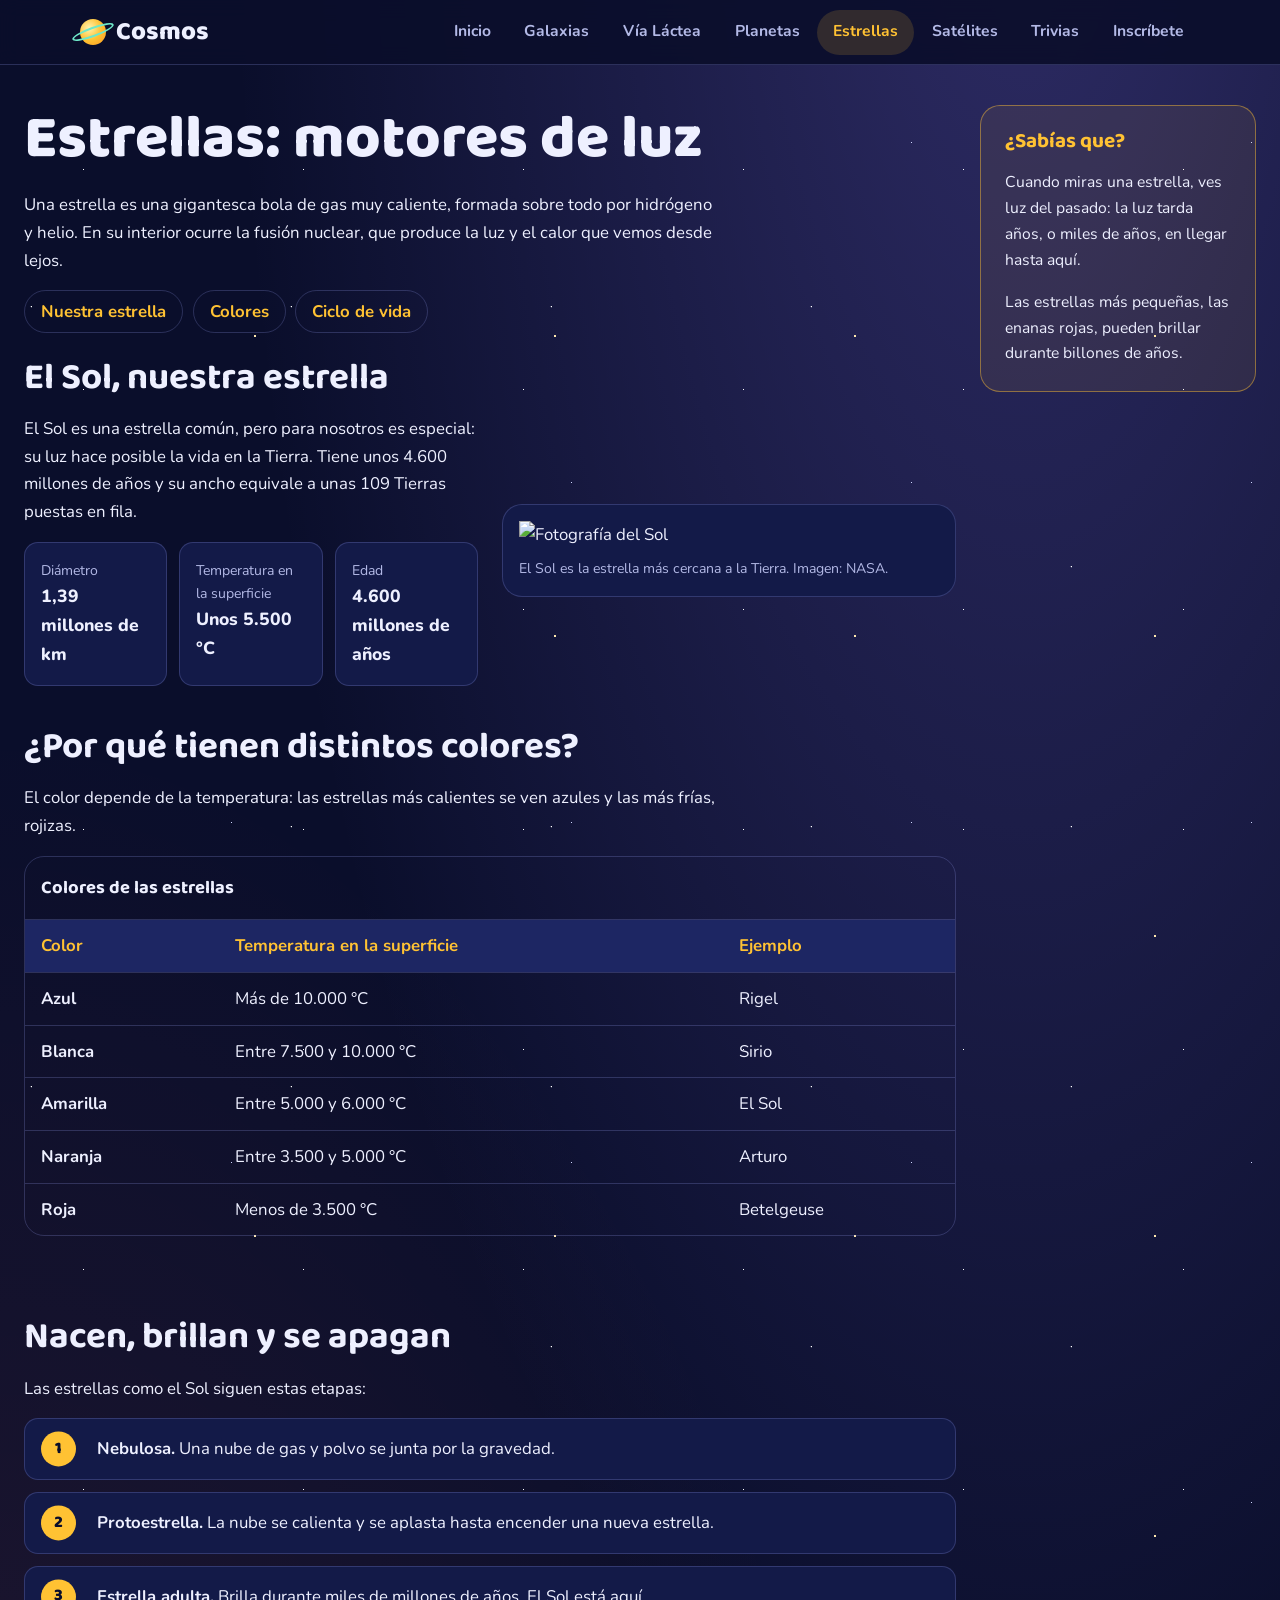
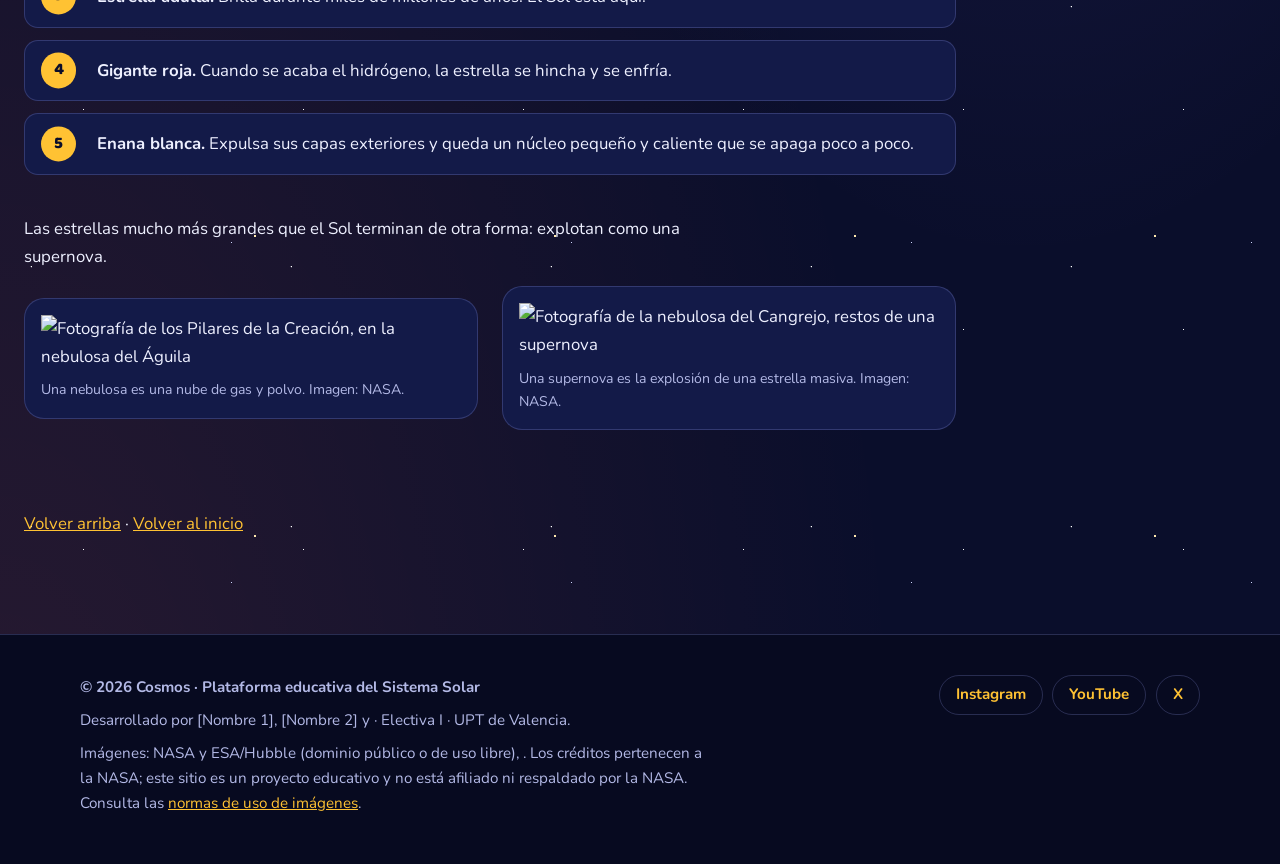
==== estrellas.html @ 3a9d3b3f "Add files via upload" ====
<!DOCTYPE html>
<html lang="es">
<head>
  <meta charset="UTF-8">
  <meta name="viewport" content="width=device-width, initial-scale=1.0">
  <meta name="description" content="Qué son las estrellas, por qué tienen distintos colores y cómo es su ciclo de vida, empezando por el Sol.">
  <title>Las estrellas | Cosmos</title>
  <link rel="icon" href="data:image/svg+xml,%3Csvg xmlns='http://www.w3.org/2000/svg' viewBox='0 0 100 100'%3E%3Ctext y='.9em' font-size='90'%3E🪐%3C/text%3E%3C/svg%3E">

  <!-- Fuentes de Google Fonts -->
  <link rel="preconnect" href="https://fonts.googleapis.com">
  <link rel="preconnect" href="https://fonts.gstatic.com" crossorigin>
  <link href="https://fonts.googleapis.com/css2?family=Baloo+2:wght@500;700;800&family=Nunito:wght@400;600;700;800&display=swap" rel="stylesheet">

  <!-- Estilos propios -->
  <link rel="stylesheet" href="css/style.css">
</head>
<body>
  <a class="saltar" href="#contenido">Saltar al contenido</a>

  <div class="pagina con-lateral">
    <header class="encabezado">
      <nav class="barra-nav" aria-label="Navegación principal">
        <a class="marca" href="index.html"><span class="marca-icono" aria-hidden="true"></span>Cosmos</a>
        <button class="menu-boton" id="menu-boton" type="button" aria-expanded="false" aria-controls="menu-principal">Menú</button>
        <ul class="menu" id="menu-principal">
          <li><a href="index.html">Inicio</a></li>
          <li><a href="galaxia.html">Galaxias</a></li>
          <li><a href="vialactea.html">Vía Láctea</a></li>
          <li><a href="planetas.html">Planetas</a></li>
          <li><a href="estrellas.html" aria-current="page">Estrellas</a></li>
          <li><a href="satelites.html">Satélites</a></li>
          <li><a href="trivias.html">Trivias</a></li>
          <li><a href="inscribete.html">Inscríbete</a></li>
        </ul>
      </nav>
    </header>

    <main id="contenido">
      <div class="contenedor seccion" id="inicio">
        <h1>Estrellas: motores de luz</h1>
        <p>Una estrella es una gigantesca bola de gas muy caliente, formada sobre todo por hidrógeno y helio. En su interior ocurre la fusión nuclear, que produce la luz y el calor que vemos desde lejos.</p>

        <ul class="indice" aria-label="Contenido de la página">
          <li><a href="#sol">Nuestra estrella</a></li>
          <li><a href="#colores">Colores</a></li>
          <li><a href="#vida">Ciclo de vida</a></li>
        </ul>

        <section id="sol" aria-labelledby="titulo-sol">
          <h2 id="titulo-sol">El Sol, nuestra estrella</h2>
          <div class="dos-columnas">
            <div>
              <p>El Sol es una estrella común, pero para nosotros es especial: su luz hace posible la vida en la Tierra. Tiene unos 4.600 millones de años y su ancho equivale a unas 109 Tierras puestas en fila.</p>
              <dl class="ficha">
                <div><dt>Diámetro</dt><dd>1,39 millones de km</dd></div>
                <div><dt>Temperatura en la superficie</dt><dd>Unos 5.500 °C</dd></div>
                <div><dt>Edad</dt><dd>4.600 millones de años</dd></div>
              </dl>
            </div>
            <figure class="figura-destacada">
          <img src="https://commons.wikimedia.org/wiki/Special:FilePath/The_Sun_by_the_Atmospheric_Imaging_Assembly_of_NASA%27s_Solar_Dynamics_Observatory_-_20100819.jpg?width=800" alt="Fotografía del Sol" loading="lazy">
          <figcaption>El Sol es la estrella más cercana a la Tierra. Imagen: NASA.</figcaption>
        </figure>
          </div>
        </section>

        <section class="seccion" id="colores" aria-labelledby="titulo-colores">
          <h2 id="titulo-colores">¿Por qué tienen distintos colores?</h2>
          <p>El color depende de la temperatura: las estrellas más calientes se ven azules y las más frías, rojizas.</p>
          <div class="tabla-envoltorio">
            <table>
              <caption>Colores de las estrellas</caption>
              <thead>
                <tr><th scope="col">Color</th><th scope="col">Temperatura en la superficie</th><th scope="col">Ejemplo</th></tr>
              </thead>
              <tbody>
                <tr><th scope="row">Azul</th><td>Más de 10.000 °C</td><td>Rigel</td></tr>
                <tr><th scope="row">Blanca</th><td>Entre 7.500 y 10.000 °C</td><td>Sirio</td></tr>
                <tr><th scope="row">Amarilla</th><td>Entre 5.000 y 6.000 °C</td><td>El Sol</td></tr>
                <tr><th scope="row">Naranja</th><td>Entre 3.500 y 5.000 °C</td><td>Arturo</td></tr>
                <tr><th scope="row">Roja</th><td>Menos de 3.500 °C</td><td>Betelgeuse</td></tr>
              </tbody>
            </table>
          </div>
        </section>

        <section class="seccion" id="vida" aria-labelledby="titulo-vida">
          <h2 id="titulo-vida">Nacen, brillan y se apagan</h2>
          <p>Las estrellas como el Sol siguen estas etapas:</p>
          <ol class="etapas">
            <li><strong>Nebulosa.</strong> Una nube de gas y polvo se junta por la gravedad.</li>
            <li><strong>Protoestrella.</strong> La nube se calienta y se aplasta hasta encender una nueva estrella.</li>
            <li><strong>Estrella adulta.</strong> Brilla durante miles de millones de años. El Sol está aquí.</li>
            <li><strong>Gigante roja.</strong> Cuando se acaba el hidrógeno, la estrella se hincha y se enfría.</li>
            <li><strong>Enana blanca.</strong> Expulsa sus capas exteriores y queda un núcleo pequeño y caliente que se apaga poco a poco.</li>
          </ol>
          <p class="volver">Las estrellas mucho más grandes que el Sol terminan de otra forma: explotan como una supernova.</p>
          <div class="dos-columnas">
            <figure class="figura-destacada">
          <img src="https://commons.wikimedia.org/wiki/Special:FilePath/Eagle_nebula_pillars.jpg?width=800" alt="Fotografía de los Pilares de la Creación, en la nebulosa del Águila" loading="lazy">
          <figcaption>Una nebulosa es una nube de gas y polvo. Imagen: NASA.</figcaption>
        </figure>
            <figure class="figura-destacada">
          <img src="https://commons.wikimedia.org/wiki/Special:FilePath/Crab_Nebula.jpg?width=800" alt="Fotografía de la nebulosa del Cangrejo, restos de una supernova" loading="lazy">
          <figcaption>Una supernova es la explosión de una estrella masiva. Imagen: NASA.</figcaption>
        </figure>
          </div>
        </section>

        <p class="volver"><a href="#inicio">Volver arriba</a> · <a href="index.html">Volver al inicio</a></p>
      </div>
    </main>

    <aside class="lateral" aria-label="Datos curiosos">
      <section class="dato">
        <h2>¿Sabías que?</h2>
        <p>Cuando miras una estrella, ves luz del pasado: la luz tarda años, o miles de años, en llegar hasta aquí.</p>
        <p>Las estrellas más pequeñas, las enanas rojas, pueden brillar durante billones de años.</p>
      </section>
    </aside>

    <footer class="pie" id="pie-pagina"></footer>
  </div>

  <script src="js/pie.js" defer></script>
  <script src="js/comun.js" defer></script>
</body>
</html>
---- css/style.css ----
/* =========================================================
   COSMOS · Plataforma educativa del Sistema Solar
   Hoja de estilos compartida por todas las páginas
   Estrategia: Mobile-First (base = móvil, @media min-width = pantallas mayores)
   ========================================================= */

/* ---------- 1. VARIABLES (Custom Properties) ---------- */
:root {
  /* Paleta galáctica */
  --noche: #0a0e2b;
  --noche-2: #131a48;
  --noche-3: #1d2663;
  --sol: #ffc233;
  --coral: #ff8f7e;
  --menta: #6ee7c8;
  --violeta: #8d7bff;
  --texto: #eef0ff;
  --texto-suave: #b3b9e6;
  --borde: rgba(160, 170, 255, 0.22);

  /* Tipografía */
  --fuente-titulo: "Baloo 2", "Trebuchet MS", sans-serif;
  --fuente-texto: "Nunito", "Segoe UI", sans-serif;

  /* Espaciados */
  --espacio-1: 0.5rem;
  --espacio-2: 1rem;
  --espacio-3: 1.5rem;
  --espacio-4: 2.5rem;
  --espacio-5: 4rem;

  /* Componentes */
  --radio-card: 20px;
  --radio-pill: 999px;
  --sombra: 0 10px 30px rgba(3, 5, 25, 0.45);
  --ancho-max: 1120px;
}

/* ---------- 2. BASE ---------- */
*,
*::before,
*::after {
  box-sizing: border-box;
}

html {
  scroll-behavior: smooth;
  scroll-padding-top: 5rem;
}

body {
  margin: 0;
  min-height: 100vh;
  font-family: var(--fuente-texto);
  font-size: 1.05rem;
  line-height: 1.65;
  color: var(--texto);
  background-color: var(--noche);
  /* Campo de estrellas + resplandores de nebulosa */
  background-image:
    radial-gradient(1.5px 1.5px at 12% 18%, #fff 50%, transparent 51%),
    radial-gradient(1px 1px at 68% 42%, #cfd6ff 50%, transparent 51%),
    radial-gradient(1.5px 1.5px at 85% 12%, #ffe9b0 50%, transparent 51%),
    radial-gradient(1px 1px at 38% 77%, #fff 50%, transparent 51%),
    radial-gradient(ellipse at 80% -10%, rgba(141, 123, 255, 0.28), transparent 55%),
    radial-gradient(ellipse at 0% 100%, rgba(255, 111, 89, 0.12), transparent 50%);
  background-size: 260px 260px, 340px 340px, 300px 300px, 220px 220px, 100% 100%, 100% 100%;
  background-repeat: repeat, repeat, repeat, repeat, no-repeat, no-repeat;
}

h1,
h2,
h3 {
  font-family: var(--fuente-titulo);
  line-height: 1.15;
  margin: 0 0 var(--espacio-2);
}

h1 { font-size: clamp(2.2rem, 6vw, 3.8rem); font-weight: 800; }
h2 { font-size: clamp(1.6rem, 3.5vw, 2.3rem); font-weight: 700; }
h3 { font-size: 1.35rem; font-weight: 700; }

p { margin: 0 0 var(--espacio-2); max-width: 70ch; }

a { color: var(--sol); }
a:hover { color: #fff; }

img { max-width: 100%; display: block; }

:focus-visible {
  outline: 3px solid var(--sol);
  outline-offset: 3px;
}

.sr-only {
  position: absolute;
  width: 1px;
  height: 1px;
  overflow: hidden;
  clip: rect(0 0 0 0);
  white-space: nowrap;
}

.saltar {
  position: absolute;
  left: 1rem;
  top: -4rem;
  background: var(--sol);
  color: var(--noche);
  padding: 0.6rem 1rem;
  border-radius: var(--radio-pill);
  font-weight: 800;
  z-index: 50;
}
.saltar:focus { top: 1rem; }

/* ---------- 3. ESTRUCTURA GENERAL CON CSS GRID (grid-template-areas) ---------- */
.pagina {
  display: grid;
  min-height: 100vh;
  grid-template-columns: minmax(0, 1fr);
  grid-template-rows: auto 1fr auto;
  grid-template-areas:
    "encabezado"
    "principal"
    "pie";
}

.pagina.con-lateral {
  grid-template-rows: auto 1fr auto auto;
  grid-template-areas:
    "encabezado"
    "principal"
    "lateral"
    "pie";
}

.encabezado { grid-area: encabezado; }
.pagina > main { grid-area: principal; }
.lateral { grid-area: lateral; }
.pie { grid-area: pie; }

.contenedor {
  width: min(var(--ancho-max), 100% - 2rem);
  margin-inline: auto;
}

.seccion { padding-block: var(--espacio-4); }

/* ---------- 4. ENCABEZADO Y NAVEGACIÓN (Flexbox) ---------- */
.encabezado {
  position: sticky;
  top: 0;
  z-index: 20;
  background: rgba(10, 14, 43, 0.9);
  backdrop-filter: blur(10px);
  border-bottom: 1px solid var(--borde);
}

.barra-nav {
  position: relative;
  display: flex;
  align-items: center;
  justify-content: space-between;
  width: min(var(--ancho-max), 100% - 2rem);
  margin-inline: auto;
  padding-block: 0.6rem;
}

.marca {
  display: flex;
  align-items: center;
  gap: 0.6rem;
  font-family: var(--fuente-titulo);
  font-weight: 800;
  font-size: 1.6rem;
  color: var(--texto);
  text-decoration: none;
}

.marca-icono {
  position: relative;
  width: 26px;
  height: 26px;
  border-radius: 50%;
  background: radial-gradient(circle at 35% 35%, #fff3b0, var(--sol) 50%, #ff9a1f);
}
.marca-icono::after {
  content: "";
  position: absolute;
  inset: 8px -9px;
  border: 2px solid var(--menta);
  border-radius: 50%;
  transform: rotate(-20deg);
}

.menu-boton {
  display: inline-flex;
  align-items: center;
  gap: 0.5rem;
  padding: 0.5rem 1rem;
  font: inherit;
  font-weight: 700;
  color: var(--texto);
  background: var(--noche-2);
  border: 1px solid var(--borde);
  border-radius: var(--radio-pill);
  cursor: pointer;
}

.menu {
  display: none;
  flex-direction: column;
  gap: 0.25rem;
  position: absolute;
  top: 100%;
  left: 0;
  right: 0;
  margin: 0.4rem 0 0;
  padding: 0.5rem;
  list-style: none;
  background: var(--noche-2);
  border: 1px solid var(--borde);
  border-radius: 16px;
  box-shadow: var(--sombra);
}
.menu.abierto { display: flex; }

.menu a {
  display: block;
  padding: 0.6rem 1rem;
  border-radius: var(--radio-pill);
  color: var(--texto-suave);
  font-weight: 700;
  font-size: 0.98rem;
  text-decoration: none;
  transition: background 0.3s ease, color 0.3s ease;
}
.menu a:hover,
.menu a[aria-current="page"] {
  background: rgba(255, 194, 51, 0.15);
  color: var(--sol);
}

/* ---------- 5. BOTONES ---------- */
.boton {
  display: inline-block;
  padding: 0.7rem 1.4rem;
  font: inherit;
  font-weight: 800;
  text-align: center;
  text-decoration: none;
  border: 2px solid transparent;
  border-radius: var(--radio-pill);
  cursor: pointer;
  transition: transform 0.3s ease, background 0.3s ease, color 0.3s ease, border-color 0.3s ease;
}
.boton:hover { transform: translateY(-2px); }

.boton-primario { background: var(--sol); color: var(--noche); }
.boton-primario:hover { background: #ffd566; color: var(--noche); }

.boton-secundario {
  background: transparent;
  color: var(--texto);
  border-color: var(--borde);
}
.boton-secundario:hover { border-color: var(--sol); color: var(--sol); }

.acciones { display: flex; flex-wrap: wrap; gap: var(--espacio-2); margin-top: var(--espacio-3); }

/* ---------- 6. HÉROE + SISTEMA SOLAR ANIMADO ---------- */
.hero {
  display: grid;
  gap: var(--espacio-4);
  align-items: center;
  padding-block: var(--espacio-4);
}

.hero p { font-size: 1.15rem; color: var(--texto-suave); }

.orrery {
  --u: min(88vw, 440px);
  position: relative;
  width: var(--u);
  height: var(--u);
  margin-inline: auto;
}

.orrery .sol {
  position: absolute;
  top: 50%;
  left: 50%;
  width: calc(var(--u) * 0.13);
  aspect-ratio: 1;
  margin: calc(var(--u) * -0.065) 0 0 calc(var(--u) * -0.065);
  border-radius: 50%;
  background: radial-gradient(circle at 35% 35%, #fff3b0, var(--sol) 45%, #ff9a1f);
  box-shadow: 0 0 calc(var(--u) * 0.08) calc(var(--u) * 0.02) rgba(255, 194, 51, 0.55);
}

.orbita {
  --r: calc(var(--u) * 0.1);
  position: absolute;
  top: 50%;
  left: 50%;
  width: calc(var(--r) * 2);
  height: calc(var(--r) * 2);
  margin: calc(var(--r) * -1) 0 0 calc(var(--r) * -1);
  border: 1px dashed rgba(179, 185, 230, 0.25);
  border-radius: 50%;
  animation: orbitar var(--t, 10s) linear infinite;
}
.orbita::after {
  content: "";
  position: absolute;
  top: calc(var(--d) * -0.5);
  left: 50%;
  width: var(--d);
  height: var(--d);
  margin-left: calc(var(--d) * -0.5);
  border-radius: 50%;
  background: var(--c);
  box-shadow: 0 0 8px var(--c);
}
.orrery:hover .orbita { animation-play-state: paused; }

@keyframes orbitar {
  to { transform: rotate(360deg); }
}

/* ---------- 7. TARJETAS DE SECCIONES (Grid + Flexbox) ---------- */
.rejilla-tarjetas {
  display: grid;
  grid-template-columns: repeat(auto-fit, minmax(240px, 1fr));
  gap: var(--espacio-3);
}

.tarjeta {
  display: flex;
  flex-direction: column;
  gap: var(--espacio-1);
  padding: var(--espacio-3);
  background: var(--noche-2);
  border: 1px solid var(--borde);
  border-radius: var(--radio-card);
  transition: transform 0.3s ease, border-color 0.3s ease, box-shadow 0.3s ease;
}
.tarjeta:hover {
  transform: translateY(-5px);
  border-color: var(--sol);
  box-shadow: var(--sombra);
}
.tarjeta h3 { margin-bottom: 0.25rem; }
.tarjeta p { color: var(--texto-suave); margin-bottom: var(--espacio-1); }
.tarjeta .boton { margin-top: auto; align-self: flex-start; }

.tarjeta-imagen {
  height: 150px;
  margin-bottom: var(--espacio-1);
  display: grid;
  place-items: center;
  border-radius: 14px;
  background: radial-gradient(circle at 50% 40%, var(--noche-3), var(--noche));
  overflow: hidden;
}
.tarjeta-imagen img { width: 100%; height: 100%; object-fit: contain; }

.banda {
  display: flex;
  flex-direction: column;
  gap: var(--espacio-3);
  padding: var(--espacio-4) var(--espacio-3);
  background: linear-gradient(135deg, var(--noche-3), var(--noche-2));
  border: 1px solid var(--borde);
  border-radius: 28px;
}
.banda p { color: var(--texto-suave); }

/* ---------- 8. FIGURAS, VIDEO Y CRÉDITOS ---------- */
figure { margin: 0; }
figcaption {
  margin-top: 0.5rem;
  font-size: 0.88rem;
  color: var(--texto-suave);
}

.figura-destacada {
  padding: var(--espacio-2);
  background: var(--noche-2);
  border: 1px solid var(--borde);
  border-radius: var(--radio-card);
}
.figura-destacada img {
  width: 100%;
  max-height: 340px;
  object-fit: contain;
}

.video-contenedor {
  padding: var(--espacio-2);
  background: var(--noche-2);
  border: 1px solid var(--borde);
  border-radius: var(--radio-card);
}
.video-contenedor video {
  width: 100%;
  border-radius: 12px;
  background: #000;
  aspect-ratio: 16 / 9;
}

.dos-columnas {
  display: grid;
  gap: var(--espacio-3);
  align-items: center;
}

/* ---------- 9. LATERAL (aside) ---------- */
.lateral {
  width: min(var(--ancho-max), 100% - 2rem);
  margin: 0 auto var(--espacio-4);
}

.dato {
  padding: var(--espacio-3);
  background: rgba(255, 194, 51, 0.08);
  border: 1px solid rgba(255, 194, 51, 0.45);
  border-radius: var(--radio-card);
}
.dato h2 { font-size: 1.3rem; color: var(--sol); }
.dato p { margin-bottom: var(--espacio-2); font-size: 0.98rem; }
.dato p:last-child { margin-bottom: 0; }

/* ---------- 10. LISTAS DE FICHA, TABLAS Y ETAPAS ---------- */
.ficha {
  display: grid;
  gap: 0.75rem;
  margin: 0;
}
.ficha div {
  padding: var(--espacio-2);
  background: var(--noche-2);
  border: 1px solid var(--borde);
  border-radius: 14px;
}
.ficha dt { font-size: 0.88rem; color: var(--texto-suave); }
.ficha dd { margin: 0; font-weight: 800; font-size: 1.1rem; }

.tabla-envoltorio {
  overflow-x: auto;
  border: 1px solid var(--borde);
  border-radius: var(--radio-card);
}
table {
  width: 100%;
  border-collapse: collapse;
  min-width: 520px;
}
caption {
  padding: var(--espacio-2);
  text-align: left;
  font-family: var(--fuente-titulo);
  font-weight: 700;
  font-size: 1.15rem;
}
th,
td {
  padding: 0.75rem 1rem;
  text-align: left;
  border-top: 1px solid var(--borde);
}
thead th {
  background: var(--noche-3);
  color: var(--sol);
}
tbody tr { transition: background 0.3s ease; }
tbody tr:hover { background: rgba(141, 123, 255, 0.12); }

.indice {
  display: flex;
  flex-wrap: wrap;
  gap: 0.6rem;
  margin: 0 0 var(--espacio-3);
  padding: 0;
  list-style: none;
}
.indice a {
  display: inline-block;
  padding: 0.4rem 1rem;
  border: 1px solid var(--borde);
  border-radius: var(--radio-pill);
  text-decoration: none;
  font-weight: 700;
  transition: background 0.3s ease, color 0.3s ease;
}
.indice a:hover { background: var(--sol); color: var(--noche); }

.etapas {
  display: grid;
  gap: 0.75rem;
  margin: 0;
  padding: 0;
  list-style: none;
  counter-reset: etapa;
}
.etapas li {
  position: relative;
  padding: var(--espacio-2) var(--espacio-2) var(--espacio-2) 4rem;
  background: var(--noche-2);
  border: 1px solid var(--borde);
  border-radius: 14px;
  counter-increment: etapa;
}
.etapas li::before {
  content: counter(etapa);
  position: absolute;
  left: 1rem;
  top: 50%;
  translate: 0 -50%;
  display: grid;
  place-items: center;
  width: 2.2rem;
  height: 2.2rem;
  font-family: var(--fuente-titulo);
  font-weight: 800;
  color: var(--noche);
  background: var(--sol);
  border-radius: 50%;
}

.volver { margin-top: var(--espacio-4); }

/* ---------- 11. PLANETAS Y SATÉLITES (generados con JS) ---------- */
.controles {
  display: flex;
  flex-wrap: wrap;
  align-items: center;
  gap: var(--espacio-2);
  margin-bottom: var(--espacio-3);
}
.filtros { display: flex; flex-wrap: wrap; gap: 0.5rem; }

.filtro {
  padding: 0.5rem 1.1rem;
  font: inherit;
  font-weight: 700;
  color: var(--texto);
  background: transparent;
  border: 1px solid var(--borde);
  border-radius: var(--radio-pill);
  cursor: pointer;
  transition: background 0.3s ease, color 0.3s ease, border-color 0.3s ease;
}
.filtro:hover { border-color: var(--sol); }
.filtro[aria-pressed="true"] {
  background: var(--sol);
  color: var(--noche);
  border-color: var(--sol);
}

.selector {
  display: flex;
  align-items: center;
  gap: 0.5rem;
  margin-left: auto;
  font-weight: 700;
}
select,
input[type="text"],
input[type="email"],
input[type="tel"],
textarea {
  width: 100%;
  padding: 0.7rem 0.9rem;
  font: inherit;
  color: var(--texto);
  background: var(--noche);
  border: 2px solid var(--borde);
  border-radius: 12px;
  transition: border-color 0.3s ease, box-shadow 0.3s ease;
}
.selector select { width: auto; }
select:focus,
input:focus,
textarea:focus {
  outline: none;
  border-color: var(--sol);
  box-shadow: 0 0 0 3px rgba(255, 194, 51, 0.25);
}

.contador { color: var(--texto-suave); margin-bottom: var(--espacio-2); }

.rejilla-planetas {
  display: grid;
  grid-template-columns: repeat(auto-fit, minmax(250px, 1fr));
  gap: var(--espacio-3);
}

.planeta-card {
  --color-planeta: var(--violeta);
  display: flex;
  flex-direction: column;
  gap: 0.4rem;
  padding: var(--espacio-3);
  background: var(--noche-2);
  border: 1px solid var(--borde);
  border-top: 5px solid var(--color-planeta);
  border-radius: var(--radio-card);
  transition: transform 0.3s ease, box-shadow 0.3s ease;
}
.planeta-card:hover {
  transform: translateY(-5px);
  box-shadow: 0 12px 34px color-mix(in srgb, var(--color-planeta) 35%, transparent);
}
.planeta-card h3 { margin: 0; }
.planeta-card p { color: var(--texto-suave); margin: 0 0 0.4rem; font-size: 0.98rem; }
.planeta-card .boton { margin-top: auto; align-self: flex-start; }

.etiqueta {
  display: inline-block;
  align-self: flex-start;
  padding: 0.15rem 0.7rem;
  font-size: 0.85rem;
  font-weight: 800;
  color: var(--noche) !important;
  background: var(--color-planeta);
  border-radius: var(--radio-pill);
}

.visual {
  display: grid;
  place-items: center;
  height: 170px;
  margin-bottom: 0.4rem;
  border-radius: 14px;
  background: radial-gradient(circle at 50% 45%, color-mix(in srgb, var(--color-planeta) 30%, var(--noche-3)), var(--noche) 75%);
  overflow: hidden;
}
.visual img { width: 100%; height: 100%; object-fit: contain; padding: 0.4rem; }
.visual .orbe {
  width: 96px;
  aspect-ratio: 1;
  border-radius: 50%;
  background: radial-gradient(circle at 32% 30%, #fff8, var(--color-planeta) 45%, #0008 120%);
  box-shadow: 0 0 30px color-mix(in srgb, var(--color-planeta) 55%, transparent);
}

.luna-card .datos {
  display: flex;
  flex-wrap: wrap;
  gap: 0.4rem 1rem;
  margin: 0 0 0.4rem;
  font-size: 0.92rem;
  color: var(--texto);
}

/* Ventana modal */
.modal {
  width: min(600px, 92vw);
  max-height: 90vh;
  padding: 0;
  overflow: auto;
  color: var(--texto);
  background: var(--noche-2);
  border: 1px solid var(--borde);
  border-radius: 28px;
  box-shadow: var(--sombra);
}
.modal::backdrop {
  background: rgba(5, 7, 25, 0.78);
  backdrop-filter: blur(4px);
}
.modal[open] { animation: aparecer 0.35s ease-out; }

@keyframes aparecer {
  from { opacity: 0; transform: translateY(20px) scale(0.97); }
  to { opacity: 1; transform: translateY(0) scale(1); }
}

.modal-contenido {
  --color-planeta: var(--violeta);
  padding: var(--espacio-3);
  border-top: 6px solid var(--color-planeta);
}
.modal-contenido .visual { height: 200px; }
.modal-contenido h2 { margin-bottom: 0.4rem; }
.modal-contenido .ficha { grid-template-columns: 1fr 1fr; margin-block: var(--espacio-2); }
.modal-contenido .ficha dd { font-size: 1rem; }
.modal-cerrar { display: flex; justify-content: flex-end; margin: 0; }

/* ---------- 12. TRIVIA ---------- */
.trivia {
  max-width: 760px;
  margin-inline: auto;
  padding: var(--espacio-3);
  background: var(--noche-2);
  border: 1px solid var(--borde);
  border-radius: 28px;
}

.progreso {
  height: 10px;
  margin-bottom: var(--espacio-2);
  background: var(--noche);
  border-radius: var(--radio-pill);
  overflow: hidden;
}
.progreso .barra {
  width: 0;
  height: 100%;
  background: linear-gradient(90deg, var(--sol), var(--coral));
  transition: width 0.4s ease;
}

.opciones { display: grid; gap: 0.75rem; margin-block: var(--espacio-2); }

.opcion {
  padding: 0.9rem 1.1rem;
  font: inherit;
  font-weight: 700;
  text-align: left;
  color: var(--texto);
  background: var(--noche);
  border: 2px solid var(--borde);
  border-radius: 14px;
  cursor: pointer;
  transition: border-color 0.3s ease, background 0.3s ease, transform 0.3s ease;
}
.opcion:hover:not(:disabled) { border-color: var(--sol); transform: translateX(4px); }
.opcion:disabled { cursor: default; opacity: 0.7; }
.opcion.correcta { opacity: 1; border-color: var(--menta); background: rgba(110, 231, 200, 0.15); }
.opcion.incorrecta { opacity: 1; border-color: var(--coral); background: rgba(255, 143, 126, 0.15); }

.explicacion {
  padding: var(--espacio-2);
  background: rgba(141, 123, 255, 0.15);
  border-radius: 14px;
}

.resultado { text-align: center; }
.puntaje {
  font-family: var(--fuente-titulo);
  font-size: clamp(3rem, 12vw, 5rem);
  font-weight: 800;
  color: var(--sol);
  line-height: 1;
}

/* ---------- 13. FORMULARIO (Flexbox) ---------- */
.formulario {
  display: flex;
  flex-direction: column;
  gap: var(--espacio-2);
  max-width: 680px;
  padding: var(--espacio-3);
  background: var(--noche-2);
  border: 1px solid var(--borde);
  border-radius: 28px;
}

.campo { display: flex; flex-direction: column; gap: 0.35rem; }
.campo label,
.campo legend { font-weight: 800; }
.campo .ayuda { font-size: 0.88rem; color: var(--texto-suave); }

fieldset { margin: 0; padding: 0; border: 0; }

.opciones-check { display: flex; flex-wrap: wrap; gap: 0.5rem 1.25rem; margin-top: 0.4rem; }
.opciones-check label {
  display: flex;
  align-items: center;
  gap: 0.5rem;
  font-weight: 600;
}
input[type="checkbox"] {
  width: 1.2rem;
  height: 1.2rem;
  accent-color: var(--sol);
}

.error {
  min-height: 1.2em;
  margin: 0;
  font-size: 0.92rem;
  font-weight: 700;
  color: var(--coral);
}
[aria-invalid="true"] { border-color: var(--coral) !important; }
.campo-valido { border-color: var(--menta) !important; }

.contador-texto { align-self: flex-end; font-size: 0.85rem; color: var(--texto-suave); }

.resumen-error {
  padding: var(--espacio-2);
  color: var(--coral);
  font-weight: 800;
  background: rgba(255, 143, 126, 0.12);
  border: 1px solid var(--coral);
  border-radius: 14px;
}

.exito {
  max-width: 680px;
  padding: var(--espacio-4) var(--espacio-3);
  text-align: center;
  background: var(--noche-2);
  border: 2px solid var(--menta);
  border-radius: 28px;
}
.exito[hidden],
.resumen-error[hidden],
.formulario[hidden] { display: none; }

/* ---------- 14. PIE DE PÁGINA ---------- */
.pie {
  margin-top: var(--espacio-4);
  padding: var(--espacio-4) 0;
  background: #070a20;
  border-top: 1px solid var(--borde);
  font-size: 0.95rem;
}
.pie-contenido {
  display: flex;
  flex-direction: column;
  gap: var(--espacio-3);
  width: min(var(--ancho-max), 100% - 2rem);
  margin-inline: auto;
}
.pie p { color: var(--texto-suave); margin-bottom: 0.5rem; }
.redes {
  display: flex;
  flex-wrap: wrap;
  gap: 0.6rem;
  margin: 0;
  padding: 0;
  list-style: none;
}
.redes a {
  display: inline-block;
  padding: 0.4rem 1rem;
  border: 1px solid var(--borde);
  border-radius: var(--radio-pill);
  text-decoration: none;
  font-weight: 700;
  transition: background 0.3s ease, color 0.3s ease;
}
.redes a:hover { background: var(--sol); color: var(--noche); }

/* =========================================================
   MEDIA QUERIES (Mobile-First)
   ========================================================= */

/* Tablet */
@media (min-width: 768px) {
  .hero { grid-template-columns: 1.1fr 1fr; }
  .dos-columnas { grid-template-columns: 1fr 1fr; }
  .banda { flex-direction: row; align-items: center; justify-content: space-between; padding: var(--espacio-4); }
  .ficha { grid-template-columns: repeat(2, 1fr); }
  .pie-contenido { flex-direction: row; justify-content: space-between; }
  .etapas li { padding-left: 4.5rem; }
}

/* Laptop y escritorio: aparece la barra lateral y el menú horizontal */
@media (min-width: 960px) {
  .menu-boton { display: none; }
  .menu {
    display: flex;
    flex-direction: row;
    position: static;
    margin: 0;
    padding: 0;
    gap: 0.1rem;
    background: none;
    border: 0;
    box-shadow: none;
  }
}

@media (min-width: 1024px) {
  .pagina.con-lateral {
    grid-template-columns: minmax(0, 1fr) 300px;
    grid-template-rows: auto 1fr auto;
    grid-template-areas:
      "encabezado encabezado"
      "principal lateral"
      "pie pie";
  }
  .pagina.con-lateral .lateral {
    width: auto;
    margin: var(--espacio-4) var(--espacio-3) 0 0;
    align-self: start;
    position: sticky;
    top: 5.5rem;
  }
  .pagina.con-lateral > main .contenedor { width: min(var(--ancho-max), 100% - 3rem); margin-left: 1.5rem; margin-right: 1.5rem; }
  .ficha { grid-template-columns: repeat(3, 1fr); }
  .modal-contenido .ficha { grid-template-columns: 1fr 1fr; }
}

/* Respeto por quienes prefieren menos movimiento */
@media (prefers-reduced-motion: reduce) {
  html { scroll-behavior: auto; }
  *,
  *::before,
  *::after {
    animation-duration: 0.01ms !important;
    animation-iteration-count: 1 !important;
    transition-duration: 0.01ms !important;
  }
  .orbita { animation: none; }
}

/* El atributo hidden siempre debe ocultar, aunque el elemento tenga display propio */
[hidden] { display: none !important; }
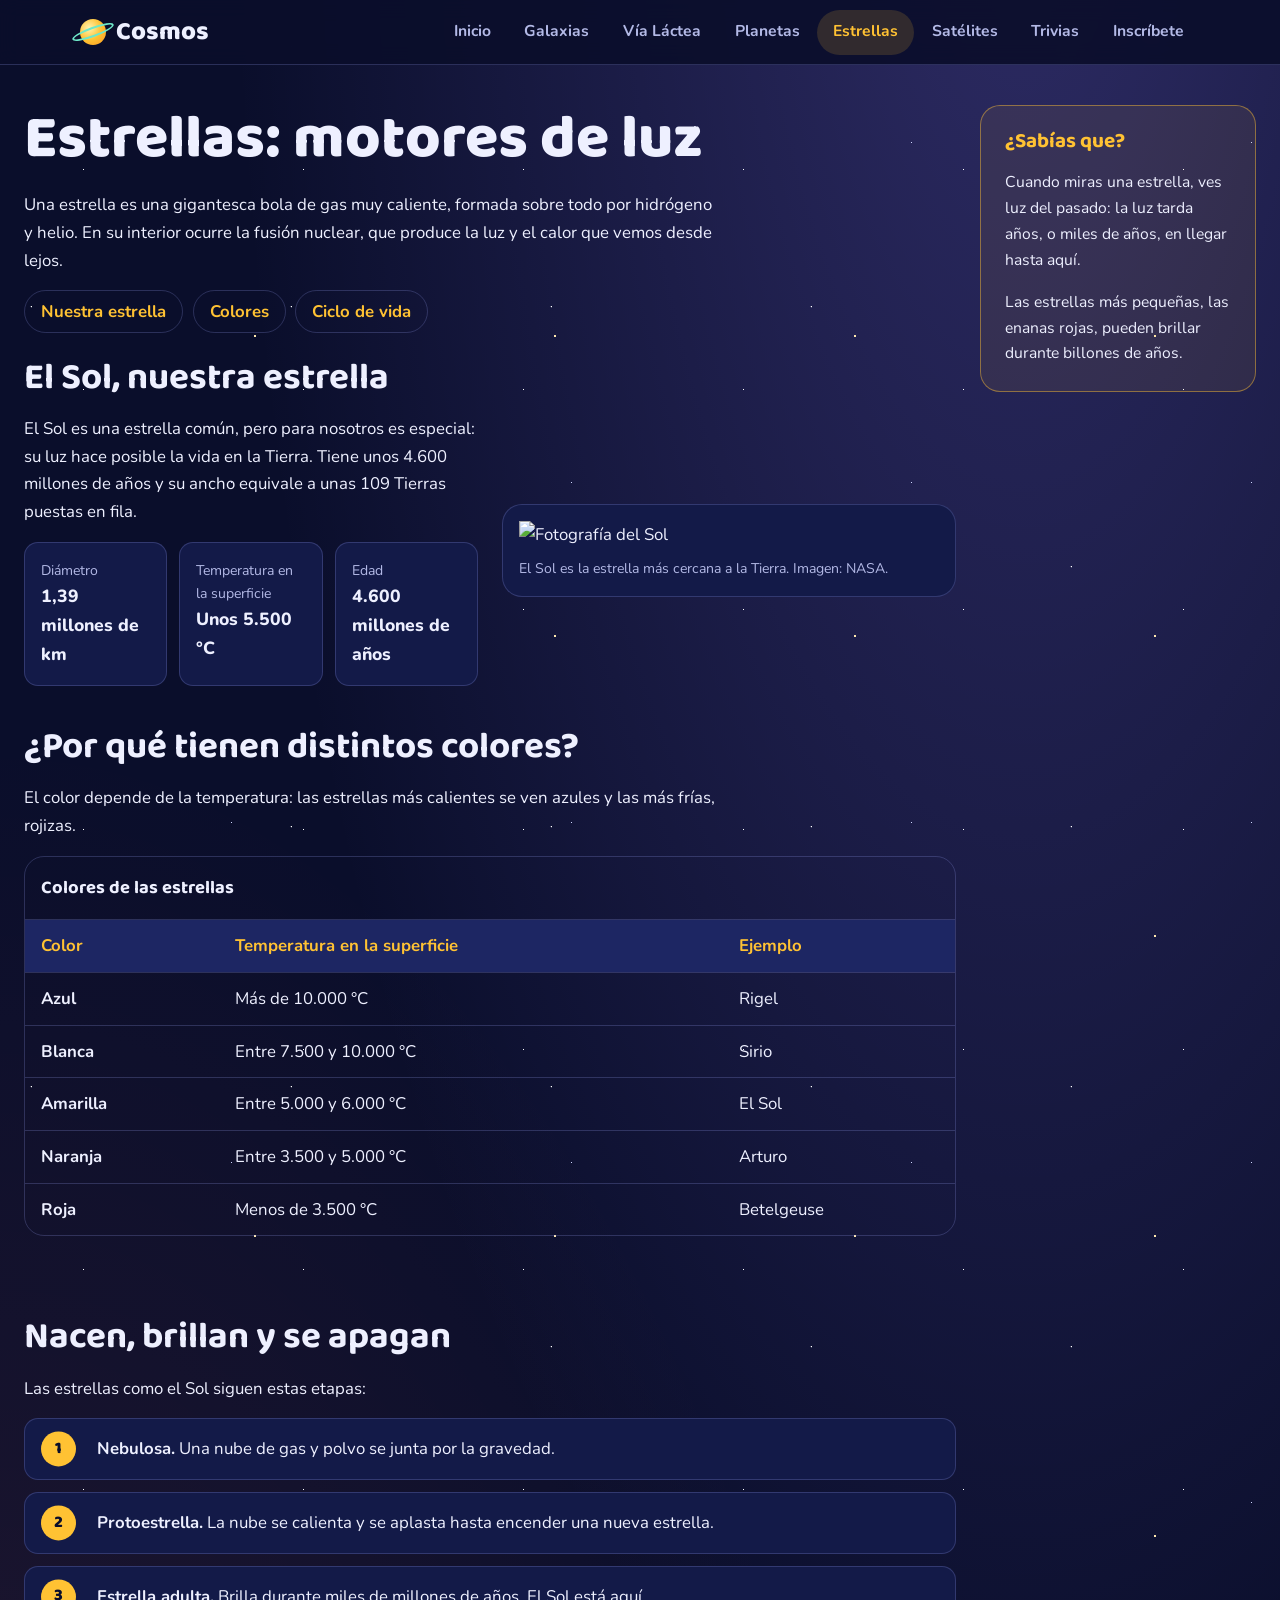
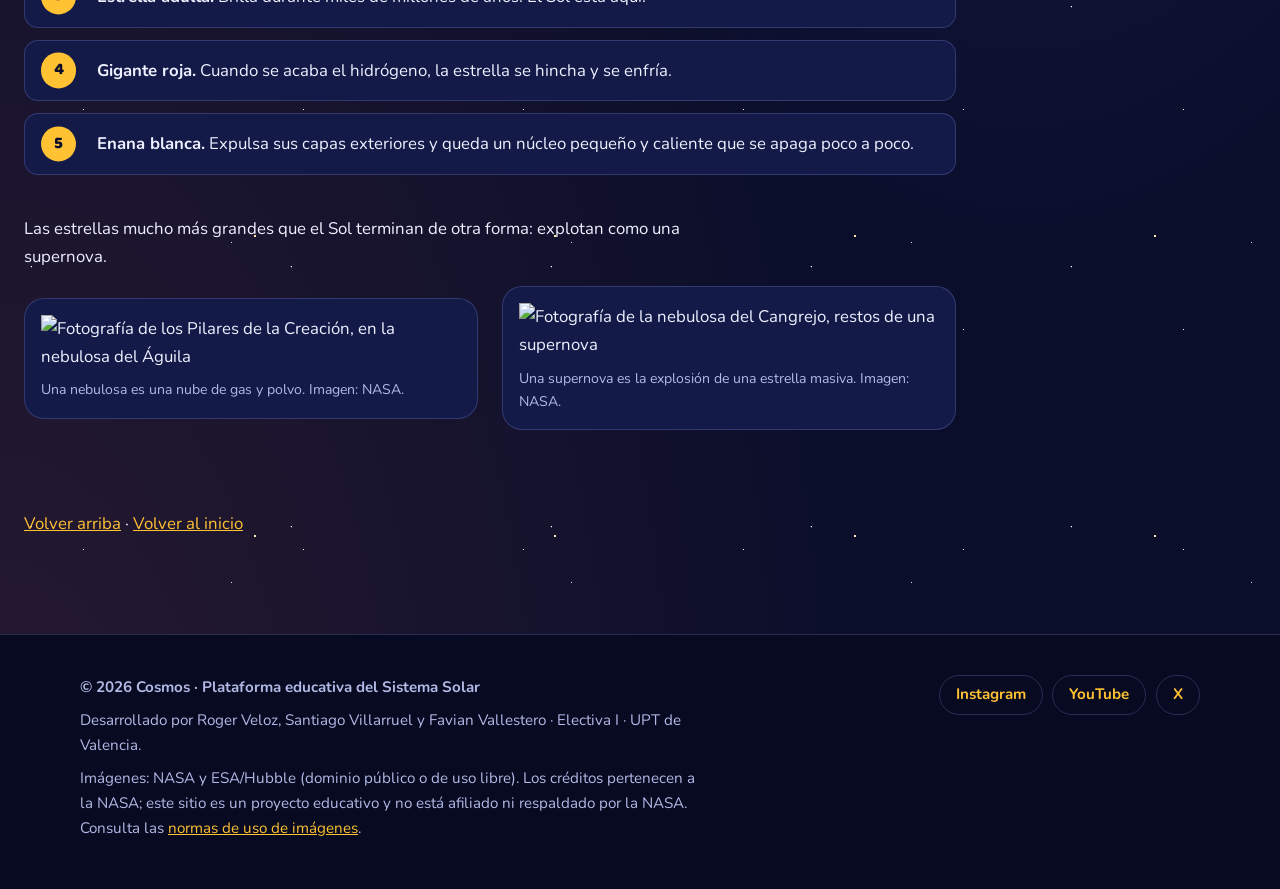
==== commit ded75bc2: "Add files via upload" ====
--- a/estrellas.html
+++ b/estrellas.html
@@ -7,12 +7,10 @@
   <title>Las estrellas | Cosmos</title>
   <link rel="icon" href="data:image/svg+xml,%3Csvg xmlns='http://www.w3.org/2000/svg' viewBox='0 0 100 100'%3E%3Ctext y='.9em' font-size='90'%3E🪐%3C/text%3E%3C/svg%3E">
 
-  <!-- Fuentes de Google Fonts -->
   <link rel="preconnect" href="https://fonts.googleapis.com">
   <link rel="preconnect" href="https://fonts.gstatic.com" crossorigin>
   <link href="https://fonts.googleapis.com/css2?family=Baloo+2:wght@500;700;800&family=Nunito:wght@400;600;700;800&display=swap" rel="stylesheet">
 
-  <!-- Estilos propios -->
   <link rel="stylesheet" href="css/style.css">
 </head>
 <body>
--- a/css/style.css
+++ b/css/style.css
@@ -1,12 +1,5 @@
-/* =========================================================
-   COSMOS · Plataforma educativa del Sistema Solar
-   Hoja de estilos compartida por todas las páginas
-   Estrategia: Mobile-First (base = móvil, @media min-width = pantallas mayores)
-   ========================================================= */
-
-/* ---------- 1. VARIABLES (Custom Properties) ---------- */
 :root {
-  /* Paleta galáctica */
+
   --noche: #0a0e2b;
   --noche-2: #131a48;
   --noche-3: #1d2663;
@@ -18,25 +11,21 @@
   --texto-suave: #b3b9e6;
   --borde: rgba(160, 170, 255, 0.22);
 
-  /* Tipografía */
   --fuente-titulo: "Baloo 2", "Trebuchet MS", sans-serif;
   --fuente-texto: "Nunito", "Segoe UI", sans-serif;
 
-  /* Espaciados */
   --espacio-1: 0.5rem;
   --espacio-2: 1rem;
   --espacio-3: 1.5rem;
   --espacio-4: 2.5rem;
   --espacio-5: 4rem;
 
-  /* Componentes */
   --radio-card: 20px;
   --radio-pill: 999px;
   --sombra: 0 10px 30px rgba(3, 5, 25, 0.45);
   --ancho-max: 1120px;
 }
 
-/* ---------- 2. BASE ---------- */
 *,
 *::before,
 *::after {
@@ -56,7 +45,7 @@
   line-height: 1.65;
   color: var(--texto);
   background-color: var(--noche);
-  /* Campo de estrellas + resplandores de nebulosa */
+
   background-image:
     radial-gradient(1.5px 1.5px at 12% 18%, #fff 50%, transparent 51%),
     radial-gradient(1px 1px at 68% 42%, #cfd6ff 50%, transparent 51%),
@@ -114,7 +103,6 @@
 }
 .saltar:focus { top: 1rem; }
 
-/* ---------- 3. ESTRUCTURA GENERAL CON CSS GRID (grid-template-areas) ---------- */
 .pagina {
   display: grid;
   min-height: 100vh;
@@ -147,7 +135,6 @@
 
 .seccion { padding-block: var(--espacio-4); }
 
-/* ---------- 4. ENCABEZADO Y NAVEGACIÓN (Flexbox) ---------- */
 .encabezado {
   position: sticky;
   top: 0;
@@ -242,7 +229,6 @@
   color: var(--sol);
 }
 
-/* ---------- 5. BOTONES ---------- */
 .boton {
   display: inline-block;
   padding: 0.7rem 1.4rem;
@@ -269,7 +255,6 @@
 
 .acciones { display: flex; flex-wrap: wrap; gap: var(--espacio-2); margin-top: var(--espacio-3); }
 
-/* ---------- 6. HÉROE + SISTEMA SOLAR ANIMADO ---------- */
 .hero {
   display: grid;
   gap: var(--espacio-4);
@@ -329,7 +314,6 @@
   to { transform: rotate(360deg); }
 }
 
-/* ---------- 7. TARJETAS DE SECCIONES (Grid + Flexbox) ---------- */
 .rejilla-tarjetas {
   display: grid;
   grid-template-columns: repeat(auto-fit, minmax(240px, 1fr));
@@ -377,7 +361,6 @@
 }
 .banda p { color: var(--texto-suave); }
 
-/* ---------- 8. FIGURAS, VIDEO Y CRÉDITOS ---------- */
 figure { margin: 0; }
 figcaption {
   margin-top: 0.5rem;
@@ -416,7 +399,6 @@
   align-items: center;
 }
 
-/* ---------- 9. LATERAL (aside) ---------- */
 .lateral {
   width: min(var(--ancho-max), 100% - 2rem);
   margin: 0 auto var(--espacio-4);
@@ -432,7 +414,6 @@
 .dato p { margin-bottom: var(--espacio-2); font-size: 0.98rem; }
 .dato p:last-child { margin-bottom: 0; }
 
-/* ---------- 10. LISTAS DE FICHA, TABLAS Y ETAPAS ---------- */
 .ficha {
   display: grid;
   gap: 0.75rem;
@@ -531,7 +512,6 @@
 
 .volver { margin-top: var(--espacio-4); }
 
-/* ---------- 11. PLANETAS Y SATÉLITES (generados con JS) ---------- */
 .controles {
   display: flex;
   flex-wrap: wrap;
@@ -655,7 +635,6 @@
   color: var(--texto);
 }
 
-/* Ventana modal */
 .modal {
   width: min(600px, 92vw);
   max-height: 90vh;
@@ -689,7 +668,6 @@
 .modal-contenido .ficha dd { font-size: 1rem; }
 .modal-cerrar { display: flex; justify-content: flex-end; margin: 0; }
 
-/* ---------- 12. TRIVIA ---------- */
 .trivia {
   max-width: 760px;
   margin-inline: auto;
@@ -747,7 +725,6 @@
   line-height: 1;
 }
 
-/* ---------- 13. FORMULARIO (Flexbox) ---------- */
 .formulario {
   display: flex;
   flex-direction: column;
@@ -812,7 +789,6 @@
 .resumen-error[hidden],
 .formulario[hidden] { display: none; }
 
-/* ---------- 14. PIE DE PÁGINA ---------- */
 .pie {
   margin-top: var(--espacio-4);
   padding: var(--espacio-4) 0;
@@ -847,11 +823,6 @@
 }
 .redes a:hover { background: var(--sol); color: var(--noche); }
 
-/* =========================================================
-   MEDIA QUERIES (Mobile-First)
-   ========================================================= */
-
-/* Tablet */
 @media (min-width: 768px) {
   .hero { grid-template-columns: 1.1fr 1fr; }
   .dos-columnas { grid-template-columns: 1fr 1fr; }
@@ -861,7 +832,6 @@
   .etapas li { padding-left: 4.5rem; }
 }
 
-/* Laptop y escritorio: aparece la barra lateral y el menú horizontal */
 @media (min-width: 960px) {
   .menu-boton { display: none; }
   .menu {
@@ -898,7 +868,6 @@
   .modal-contenido .ficha { grid-template-columns: 1fr 1fr; }
 }
 
-/* Respeto por quienes prefieren menos movimiento */
 @media (prefers-reduced-motion: reduce) {
   html { scroll-behavior: auto; }
   *,
@@ -911,5 +880,4 @@
   .orbita { animation: none; }
 }
 
-/* El atributo hidden siempre debe ocultar, aunque el elemento tenga display propio */
 [hidden] { display: none !important; }
